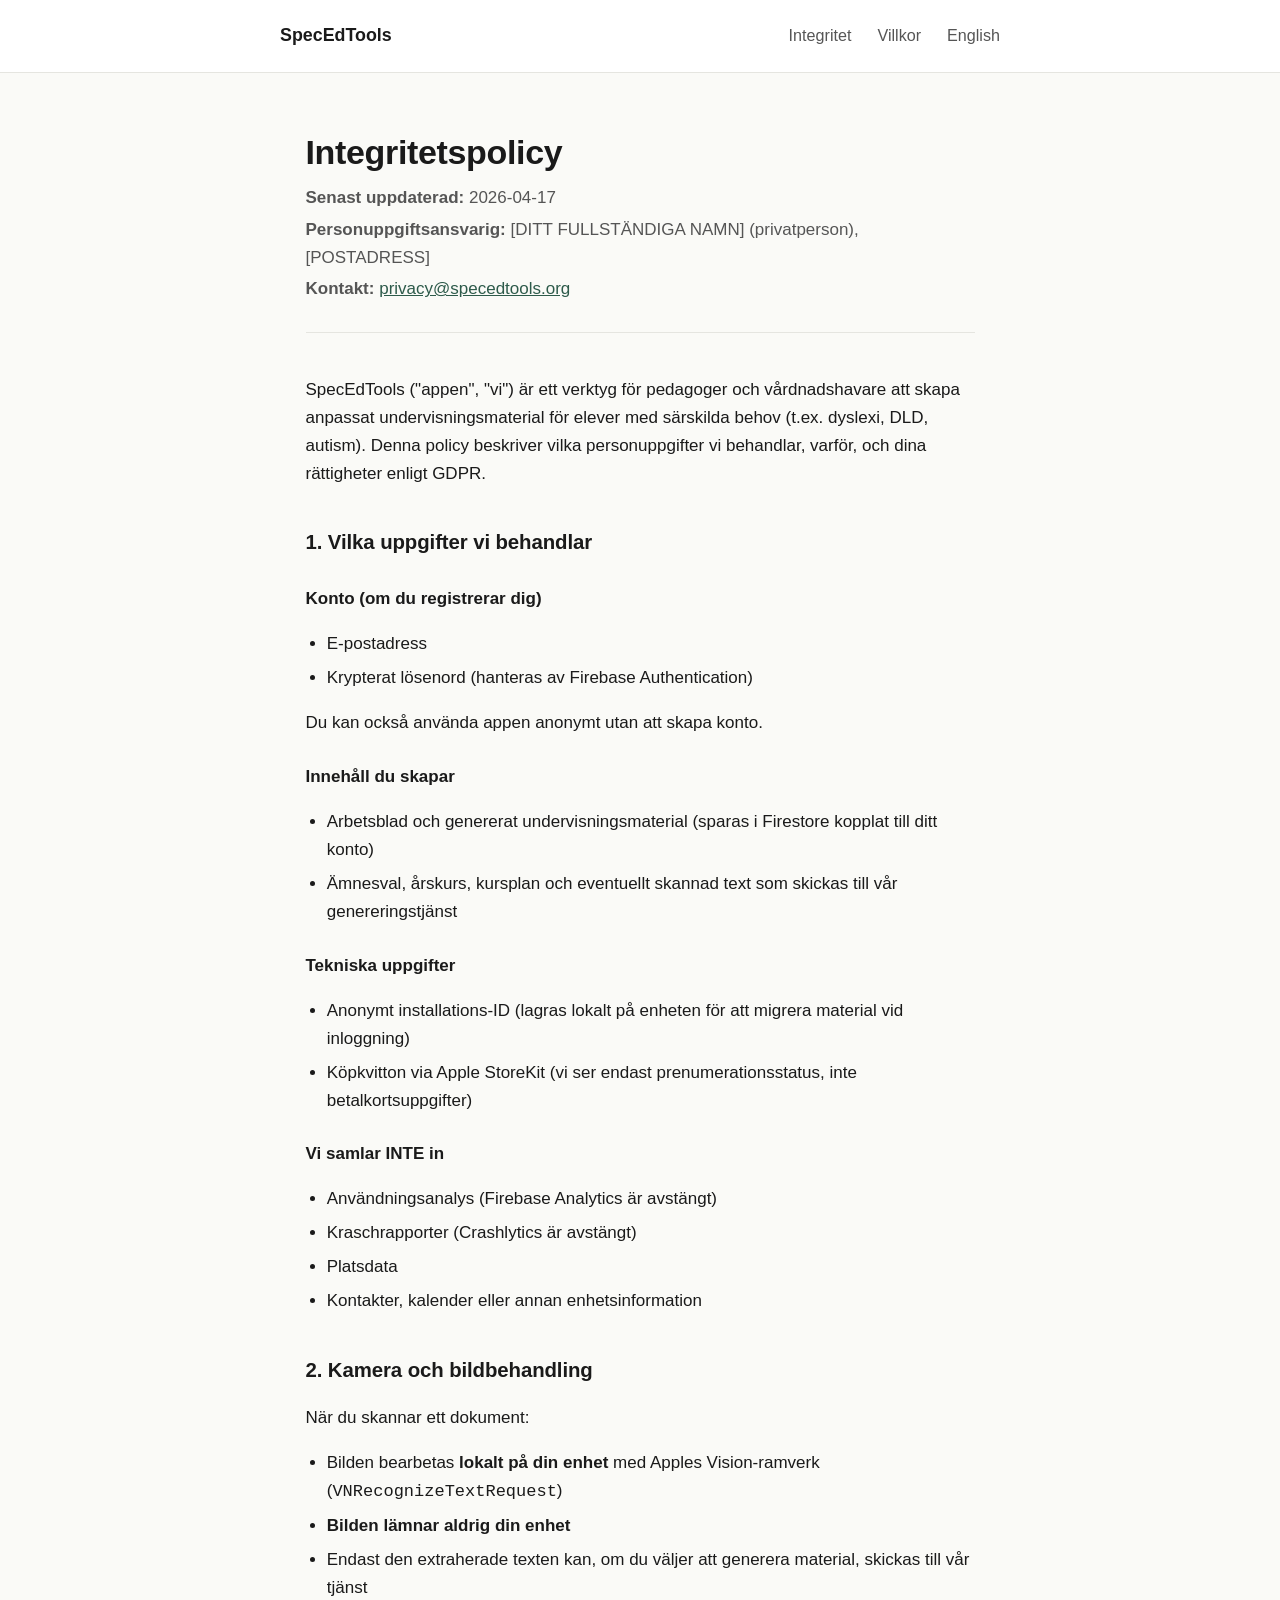
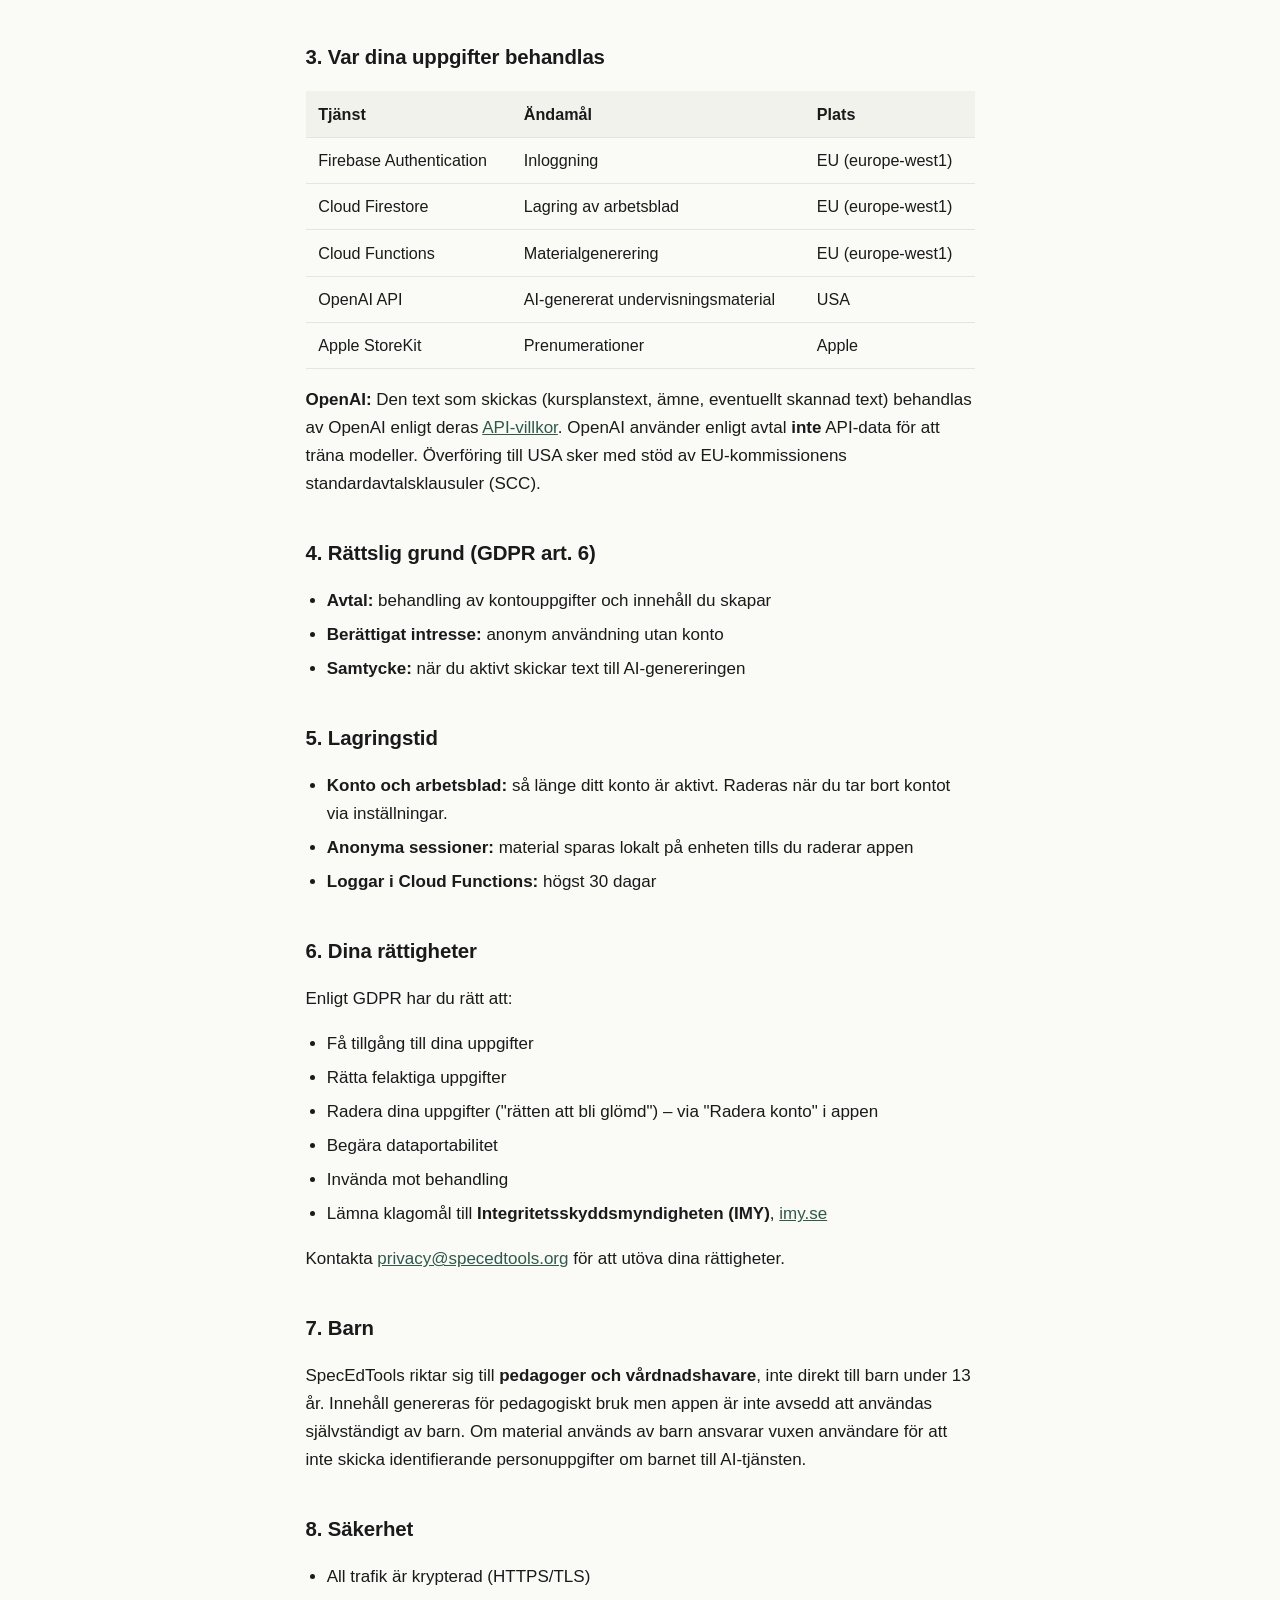
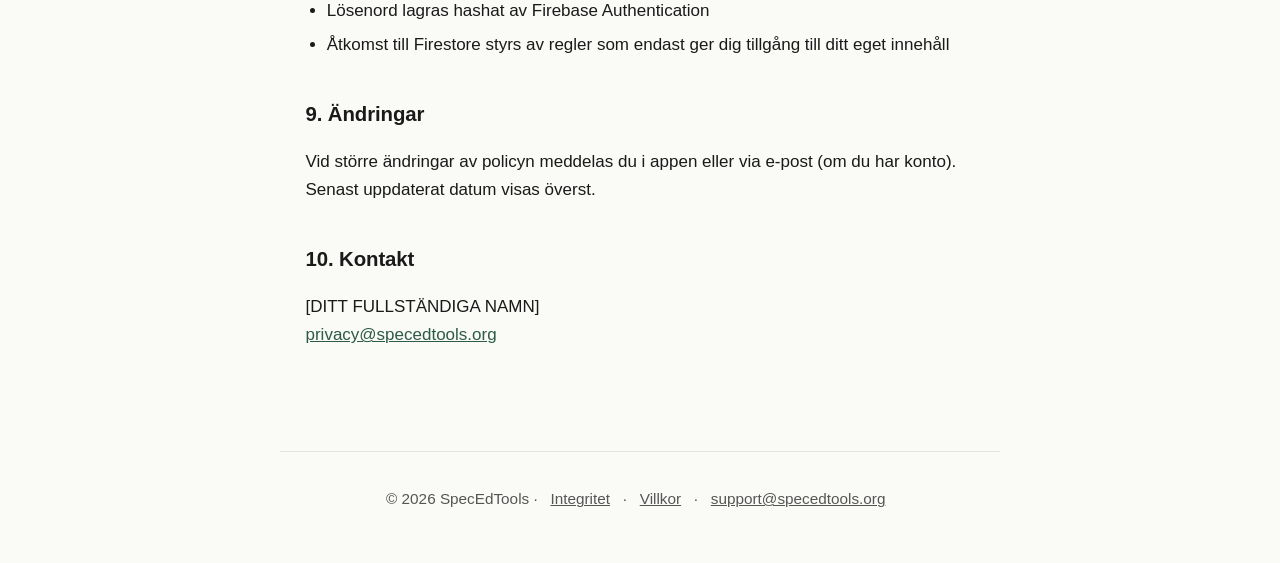
==== integritet.html @ 781e4a41 "Initial site: privacy, terms, landing (SV + EN) Co-Authored-By: Claude Opus 4.7 (1M context) <norepl" ====
<!DOCTYPE html>
<html lang="sv">
<head>
<meta charset="utf-8">
<meta name="viewport" content="width=device-width, initial-scale=1">
<title>Integritetspolicy – SpecEdTools</title>
<link rel="stylesheet" href="style.css">
</head>
<body>
<header class="site">
  <div class="inner">
    <a href="index.html" class="brand">SpecEdTools</a>
    <nav>
      <a href="integritet.html">Integritet</a>
      <a href="villkor.html">Villkor</a>
      <a href="privacy.html">English</a>
    </nav>
  </div>
</header>
<main class="container">
<h1>Integritetspolicy</h1>
<div class="meta">
  <p><strong>Senast uppdaterad:</strong> 2026-04-17</p>
  <p><strong>Personuppgiftsansvarig:</strong> [DITT FULLSTÄNDIGA NAMN] (privatperson), [POSTADRESS]</p>
  <p><strong>Kontakt:</strong> <a href="mailto:privacy@specedtools.org">privacy@specedtools.org</a></p>
</div>

<p>SpecEdTools ("appen", "vi") är ett verktyg för pedagoger och vårdnadshavare att skapa anpassat undervisningsmaterial för elever med särskilda behov (t.ex. dyslexi, DLD, autism). Denna policy beskriver vilka personuppgifter vi behandlar, varför, och dina rättigheter enligt GDPR.</p>

<h2>1. Vilka uppgifter vi behandlar</h2>
<h3>Konto (om du registrerar dig)</h3>
<ul>
  <li>E-postadress</li>
  <li>Krypterat lösenord (hanteras av Firebase Authentication)</li>
</ul>
<p>Du kan också använda appen anonymt utan att skapa konto.</p>

<h3>Innehåll du skapar</h3>
<ul>
  <li>Arbetsblad och genererat undervisningsmaterial (sparas i Firestore kopplat till ditt konto)</li>
  <li>Ämnesval, årskurs, kursplan och eventuellt skannad text som skickas till vår genereringstjänst</li>
</ul>

<h3>Tekniska uppgifter</h3>
<ul>
  <li>Anonymt installations-ID (lagras lokalt på enheten för att migrera material vid inloggning)</li>
  <li>Köpkvitton via Apple StoreKit (vi ser endast prenumerationsstatus, inte betalkortsuppgifter)</li>
</ul>

<h3>Vi samlar INTE in</h3>
<ul>
  <li>Användningsanalys (Firebase Analytics är avstängt)</li>
  <li>Kraschrapporter (Crashlytics är avstängt)</li>
  <li>Platsdata</li>
  <li>Kontakter, kalender eller annan enhetsinformation</li>
</ul>

<h2>2. Kamera och bildbehandling</h2>
<p>När du skannar ett dokument:</p>
<ul>
  <li>Bilden bearbetas <strong>lokalt på din enhet</strong> med Apples Vision-ramverk (<code>VNRecognizeTextRequest</code>)</li>
  <li><strong>Bilden lämnar aldrig din enhet</strong></li>
  <li>Endast den extraherade texten kan, om du väljer att generera material, skickas till vår tjänst</li>
</ul>

<h2>3. Var dina uppgifter behandlas</h2>
<table>
  <thead><tr><th>Tjänst</th><th>Ändamål</th><th>Plats</th></tr></thead>
  <tbody>
    <tr><td>Firebase Authentication</td><td>Inloggning</td><td>EU (europe-west1)</td></tr>
    <tr><td>Cloud Firestore</td><td>Lagring av arbetsblad</td><td>EU (europe-west1)</td></tr>
    <tr><td>Cloud Functions</td><td>Materialgenerering</td><td>EU (europe-west1)</td></tr>
    <tr><td>OpenAI API</td><td>AI-genererat undervisningsmaterial</td><td>USA</td></tr>
    <tr><td>Apple StoreKit</td><td>Prenumerationer</td><td>Apple</td></tr>
  </tbody>
</table>
<p><strong>OpenAI:</strong> Den text som skickas (kursplanstext, ämne, eventuellt skannad text) behandlas av OpenAI enligt deras <a href="https://openai.com/policies/api-data-usage-policies">API-villkor</a>. OpenAI använder enligt avtal <strong>inte</strong> API-data för att träna modeller. Överföring till USA sker med stöd av EU-kommissionens standardavtalsklausuler (SCC).</p>

<h2>4. Rättslig grund (GDPR art. 6)</h2>
<ul>
  <li><strong>Avtal:</strong> behandling av kontouppgifter och innehåll du skapar</li>
  <li><strong>Berättigat intresse:</strong> anonym användning utan konto</li>
  <li><strong>Samtycke:</strong> när du aktivt skickar text till AI-genereringen</li>
</ul>

<h2>5. Lagringstid</h2>
<ul>
  <li><strong>Konto och arbetsblad:</strong> så länge ditt konto är aktivt. Raderas när du tar bort kontot via inställningar.</li>
  <li><strong>Anonyma sessioner:</strong> material sparas lokalt på enheten tills du raderar appen</li>
  <li><strong>Loggar i Cloud Functions:</strong> högst 30 dagar</li>
</ul>

<h2>6. Dina rättigheter</h2>
<p>Enligt GDPR har du rätt att:</p>
<ul>
  <li>Få tillgång till dina uppgifter</li>
  <li>Rätta felaktiga uppgifter</li>
  <li>Radera dina uppgifter ("rätten att bli glömd") – via "Radera konto" i appen</li>
  <li>Begära dataportabilitet</li>
  <li>Invända mot behandling</li>
  <li>Lämna klagomål till <strong>Integritetsskyddsmyndigheten (IMY)</strong>, <a href="https://www.imy.se">imy.se</a></li>
</ul>
<p>Kontakta <a href="mailto:privacy@specedtools.org">privacy@specedtools.org</a> för att utöva dina rättigheter.</p>

<h2>7. Barn</h2>
<p>SpecEdTools riktar sig till <strong>pedagoger och vårdnadshavare</strong>, inte direkt till barn under 13 år. Innehåll genereras för pedagogiskt bruk men appen är inte avsedd att användas självständigt av barn. Om material används av barn ansvarar vuxen användare för att inte skicka identifierande personuppgifter om barnet till AI-tjänsten.</p>

<h2>8. Säkerhet</h2>
<ul>
  <li>All trafik är krypterad (HTTPS/TLS)</li>
  <li>Lösenord lagras hashat av Firebase Authentication</li>
  <li>Åtkomst till Firestore styrs av regler som endast ger dig tillgång till ditt eget innehåll</li>
</ul>

<h2>9. Ändringar</h2>
<p>Vid större ändringar av policyn meddelas du i appen eller via e-post (om du har konto). Senast uppdaterat datum visas överst.</p>

<h2>10. Kontakt</h2>
<p>[DITT FULLSTÄNDIGA NAMN]<br>
<a href="mailto:privacy@specedtools.org">privacy@specedtools.org</a></p>
</main>
<footer>
  &copy; <span id="y"></span> SpecEdTools ·
  <a href="integritet.html">Integritet</a> ·
  <a href="villkor.html">Villkor</a> ·
  <a href="mailto:support@specedtools.org">support@specedtools.org</a>
</footer>
<script>document.getElementById('y').textContent = new Date().getFullYear();</script>
</body>
</html>
---- style.css ----
:root {
  --bg: #fafaf7;
  --fg: #1a1a1a;
  --muted: #555;
  --accent: #2d5a4a;
  --border: #e5e5e0;
  --card: #ffffff;
}

* { box-sizing: border-box; }

html { font-size: 17px; }

body {
  margin: 0;
  font-family: -apple-system, BlinkMacSystemFont, "Inter", "Helvetica Neue", Helvetica, Arial, sans-serif;
  background: var(--bg);
  color: var(--fg);
  line-height: 1.65;
  -webkit-font-smoothing: antialiased;
}

.container {
  max-width: 720px;
  margin: 0 auto;
  padding: 3rem 1.5rem 5rem;
}

header.site {
  padding: 1.25rem 1.5rem;
  border-bottom: 1px solid var(--border);
  background: var(--card);
}
header.site .inner {
  max-width: 720px;
  margin: 0 auto;
  display: flex;
  justify-content: space-between;
  align-items: center;
  gap: 1rem;
  flex-wrap: wrap;
}
header.site a.brand {
  font-weight: 600;
  font-size: 1.05rem;
  color: var(--fg);
  text-decoration: none;
}
header.site nav a {
  color: var(--muted);
  text-decoration: none;
  margin-left: 1.25rem;
  font-size: 0.95rem;
}
header.site nav a:hover { color: var(--accent); }

h1 {
  font-size: 2rem;
  margin: 0 0 0.25rem;
  letter-spacing: -0.01em;
}
h2 {
  font-size: 1.2rem;
  margin: 2.25rem 0 0.5rem;
  letter-spacing: -0.005em;
}
h3 {
  font-size: 1rem;
  margin: 1.5rem 0 0.25rem;
}

p, li { font-size: 1rem; }
ul { padding-left: 1.25rem; }
li { margin-bottom: 0.35rem; }

.meta {
  color: var(--muted);
  font-size: 0.9rem;
  margin-bottom: 2.5rem;
  padding-bottom: 1.5rem;
  border-bottom: 1px solid var(--border);
}
.meta p { margin: 0.2rem 0; }

a { color: var(--accent); }
a:hover { text-decoration: underline; }

table {
  border-collapse: collapse;
  width: 100%;
  margin: 1rem 0;
  font-size: 0.95rem;
}
th, td {
  text-align: left;
  padding: 0.55rem 0.75rem;
  border-bottom: 1px solid var(--border);
}
th {
  background: #f2f2ed;
  font-weight: 600;
}

footer {
  max-width: 720px;
  margin: 0 auto;
  padding: 2rem 1.5rem 3rem;
  color: var(--muted);
  font-size: 0.9rem;
  border-top: 1px solid var(--border);
  text-align: center;
}
footer a { color: var(--muted); margin: 0 0.5rem; }

/* Landing page */
.hero {
  text-align: center;
  padding: 4rem 1.5rem 2rem;
}
.hero h1 { font-size: 2.5rem; }
.hero p.tagline {
  color: var(--muted);
  font-size: 1.1rem;
  max-width: 34rem;
  margin: 0.75rem auto 2rem;
}
.links {
  display: flex;
  justify-content: center;
  gap: 1rem;
  flex-wrap: wrap;
}
.links a {
  display: inline-block;
  padding: 0.65rem 1.25rem;
  background: var(--card);
  border: 1px solid var(--border);
  border-radius: 0.5rem;
  text-decoration: none;
  color: var(--fg);
  font-size: 0.95rem;
}
.links a:hover {
  border-color: var(--accent);
  color: var(--accent);
}

.lang-switch {
  text-align: center;
  margin: 1rem 0 2rem;
  font-size: 0.9rem;
  color: var(--muted);
}
.lang-switch a { margin: 0 0.35rem; }
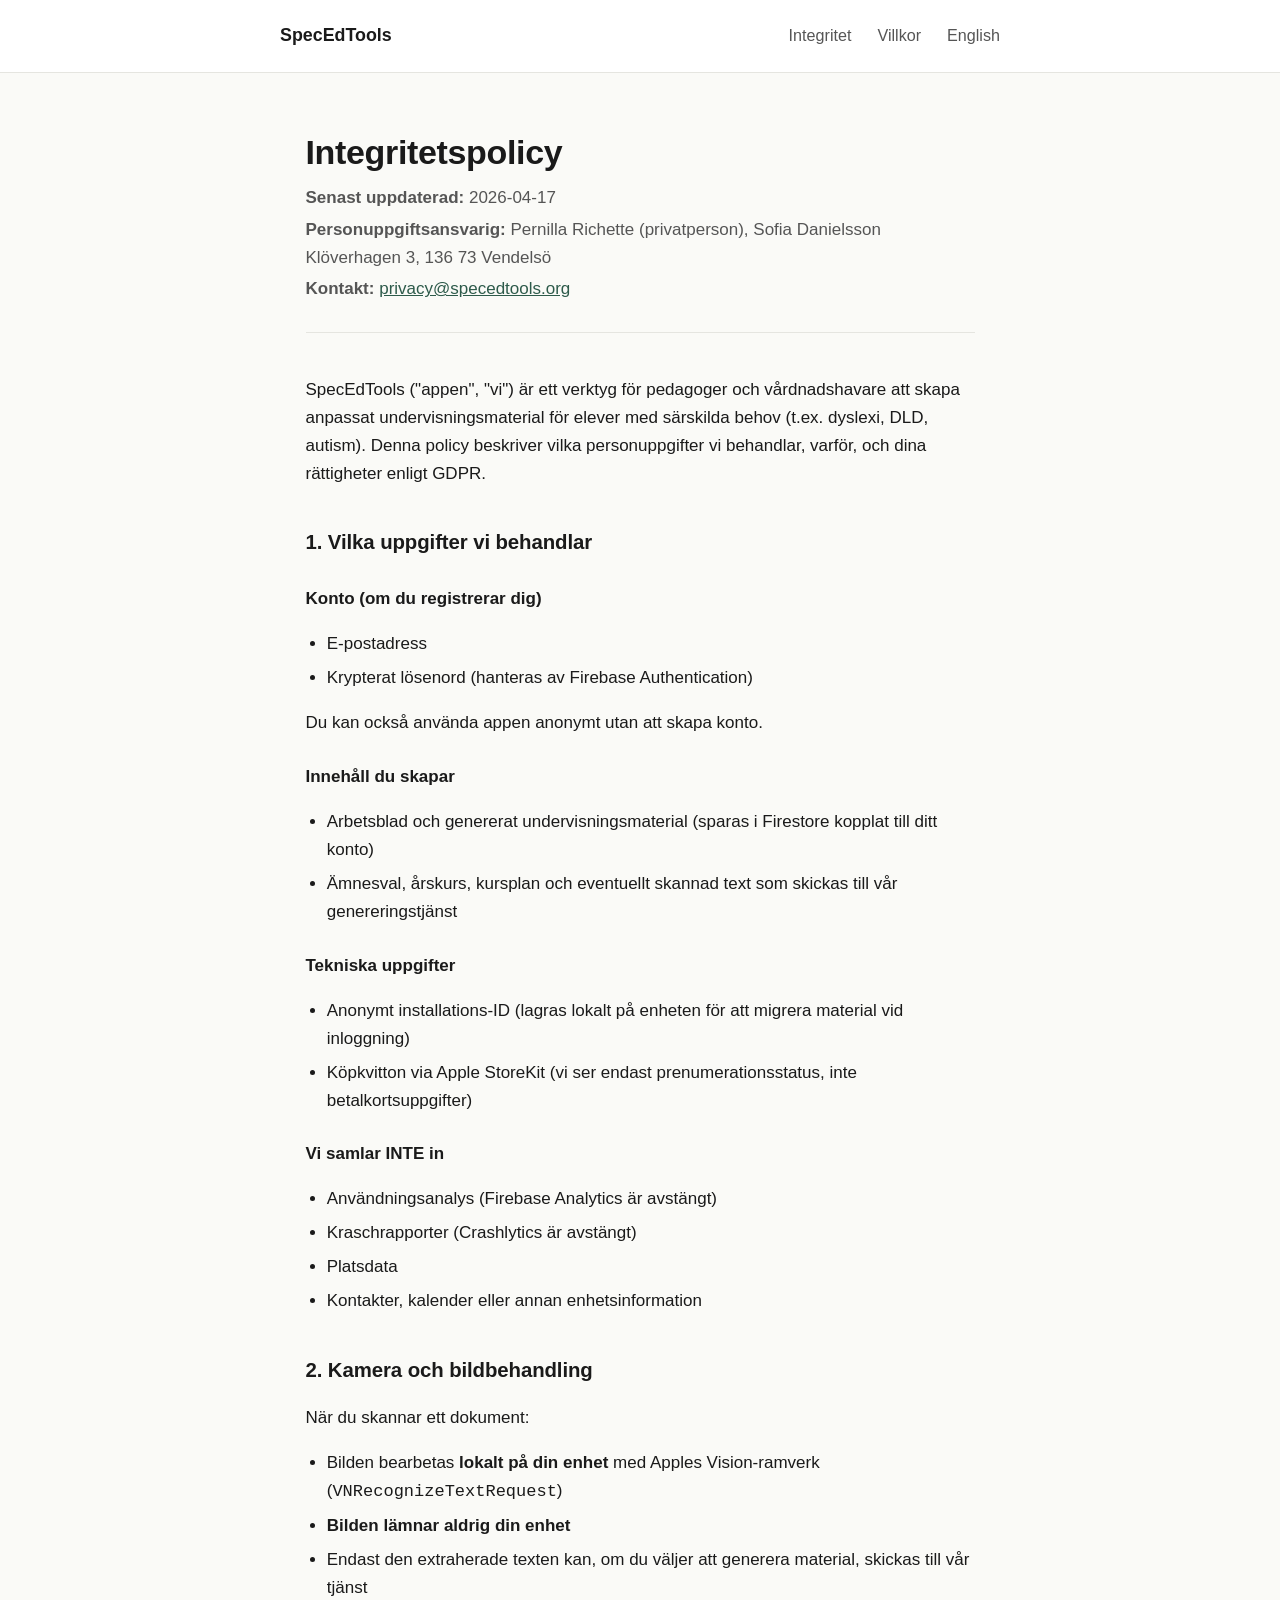
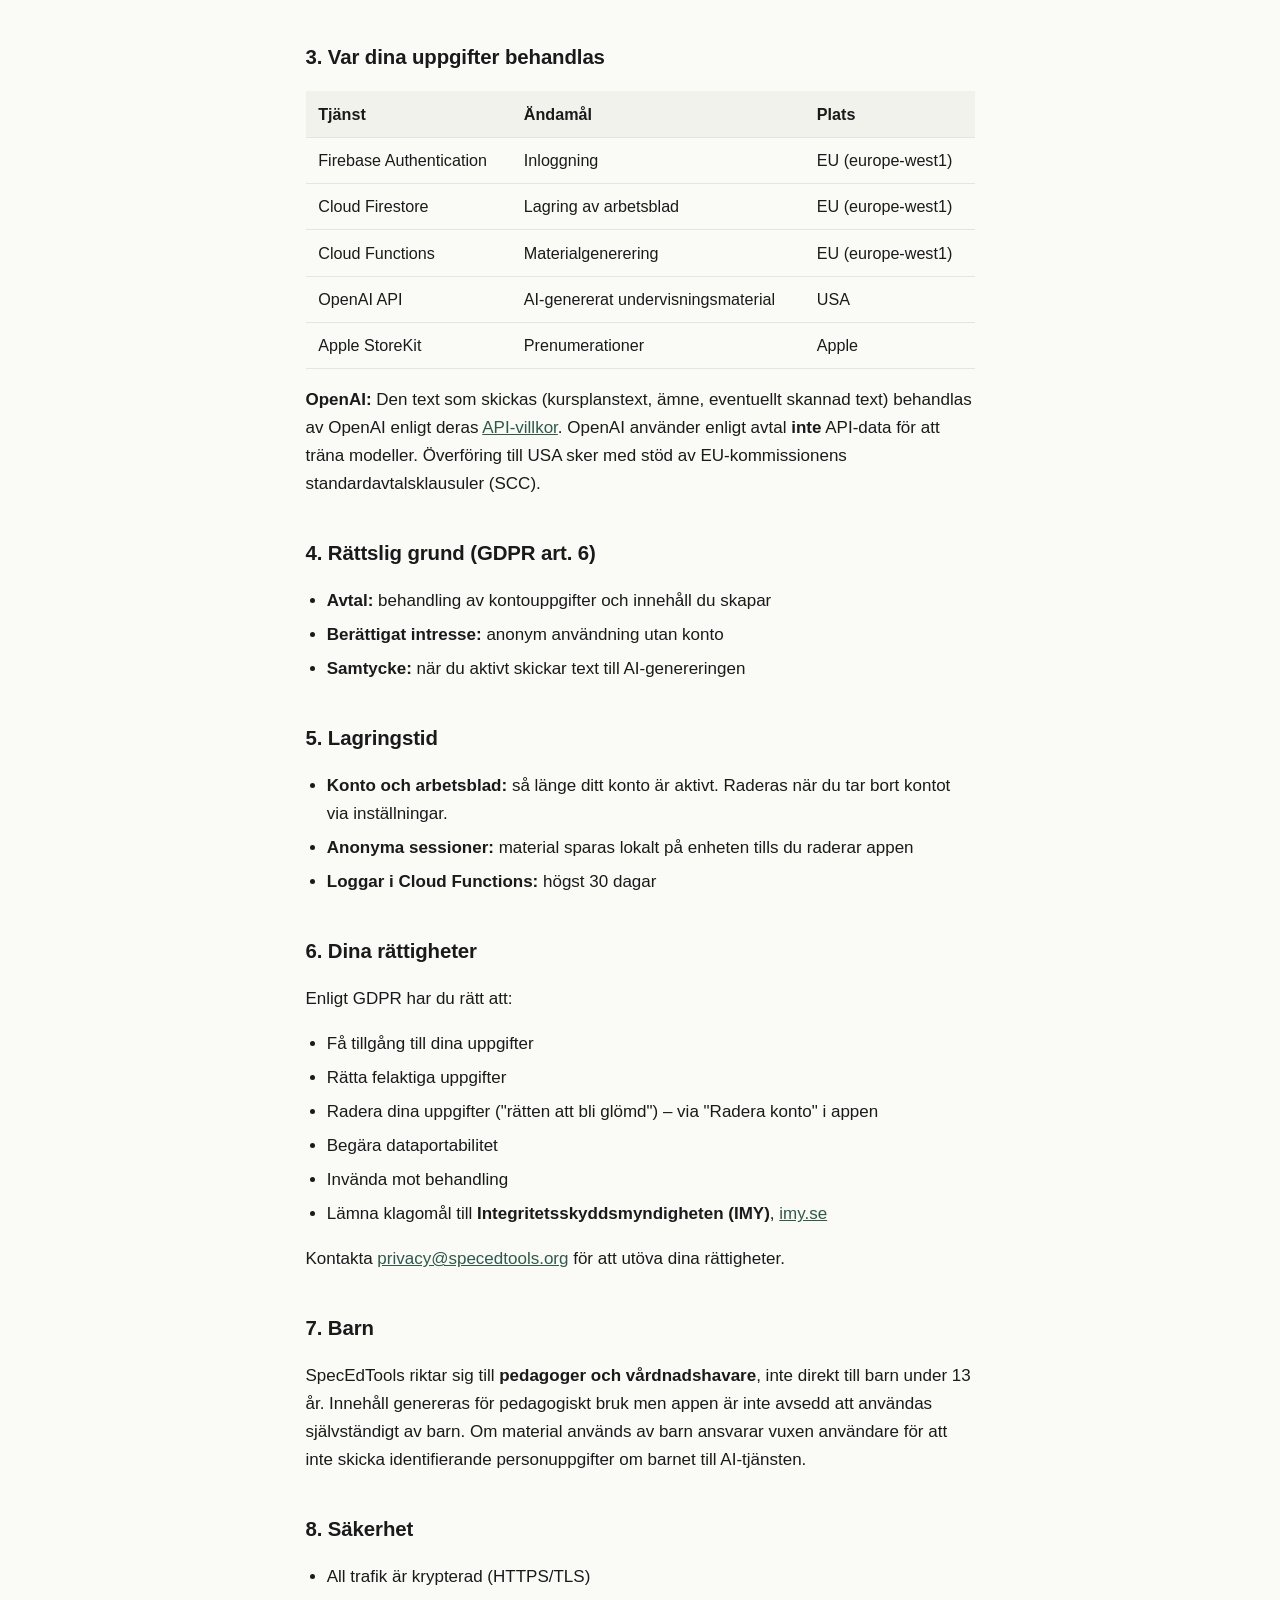
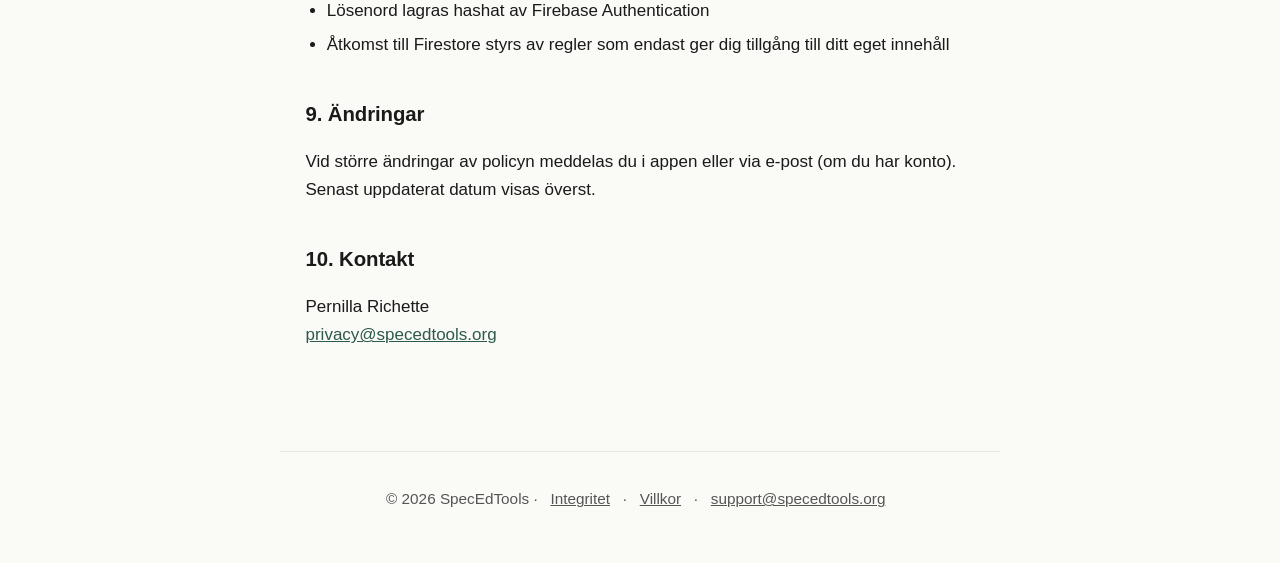
==== commit 3f708ad9: "Fill in legal entity details - Data controller / service provider: Pernilla Richette - Address: Sofi" ====
--- a/integritet.html
+++ b/integritet.html
@@ -21,7 +21,7 @@
 <h1>Integritetspolicy</h1>
 <div class="meta">
   <p><strong>Senast uppdaterad:</strong> 2026-04-17</p>
-  <p><strong>Personuppgiftsansvarig:</strong> [DITT FULLSTÄNDIGA NAMN] (privatperson), [POSTADRESS]</p>
+  <p><strong>Personuppgiftsansvarig:</strong> Pernilla Richette (privatperson), Sofia Danielsson Klöverhagen 3, 136 73 Vendelsö</p>
   <p><strong>Kontakt:</strong> <a href="mailto:privacy@specedtools.org">privacy@specedtools.org</a></p>
 </div>
 
@@ -116,7 +116,7 @@
 <p>Vid större ändringar av policyn meddelas du i appen eller via e-post (om du har konto). Senast uppdaterat datum visas överst.</p>
 
 <h2>10. Kontakt</h2>
-<p>[DITT FULLSTÄNDIGA NAMN]<br>
+<p>Pernilla Richette<br>
 <a href="mailto:privacy@specedtools.org">privacy@specedtools.org</a></p>
 </main>
 <footer>
